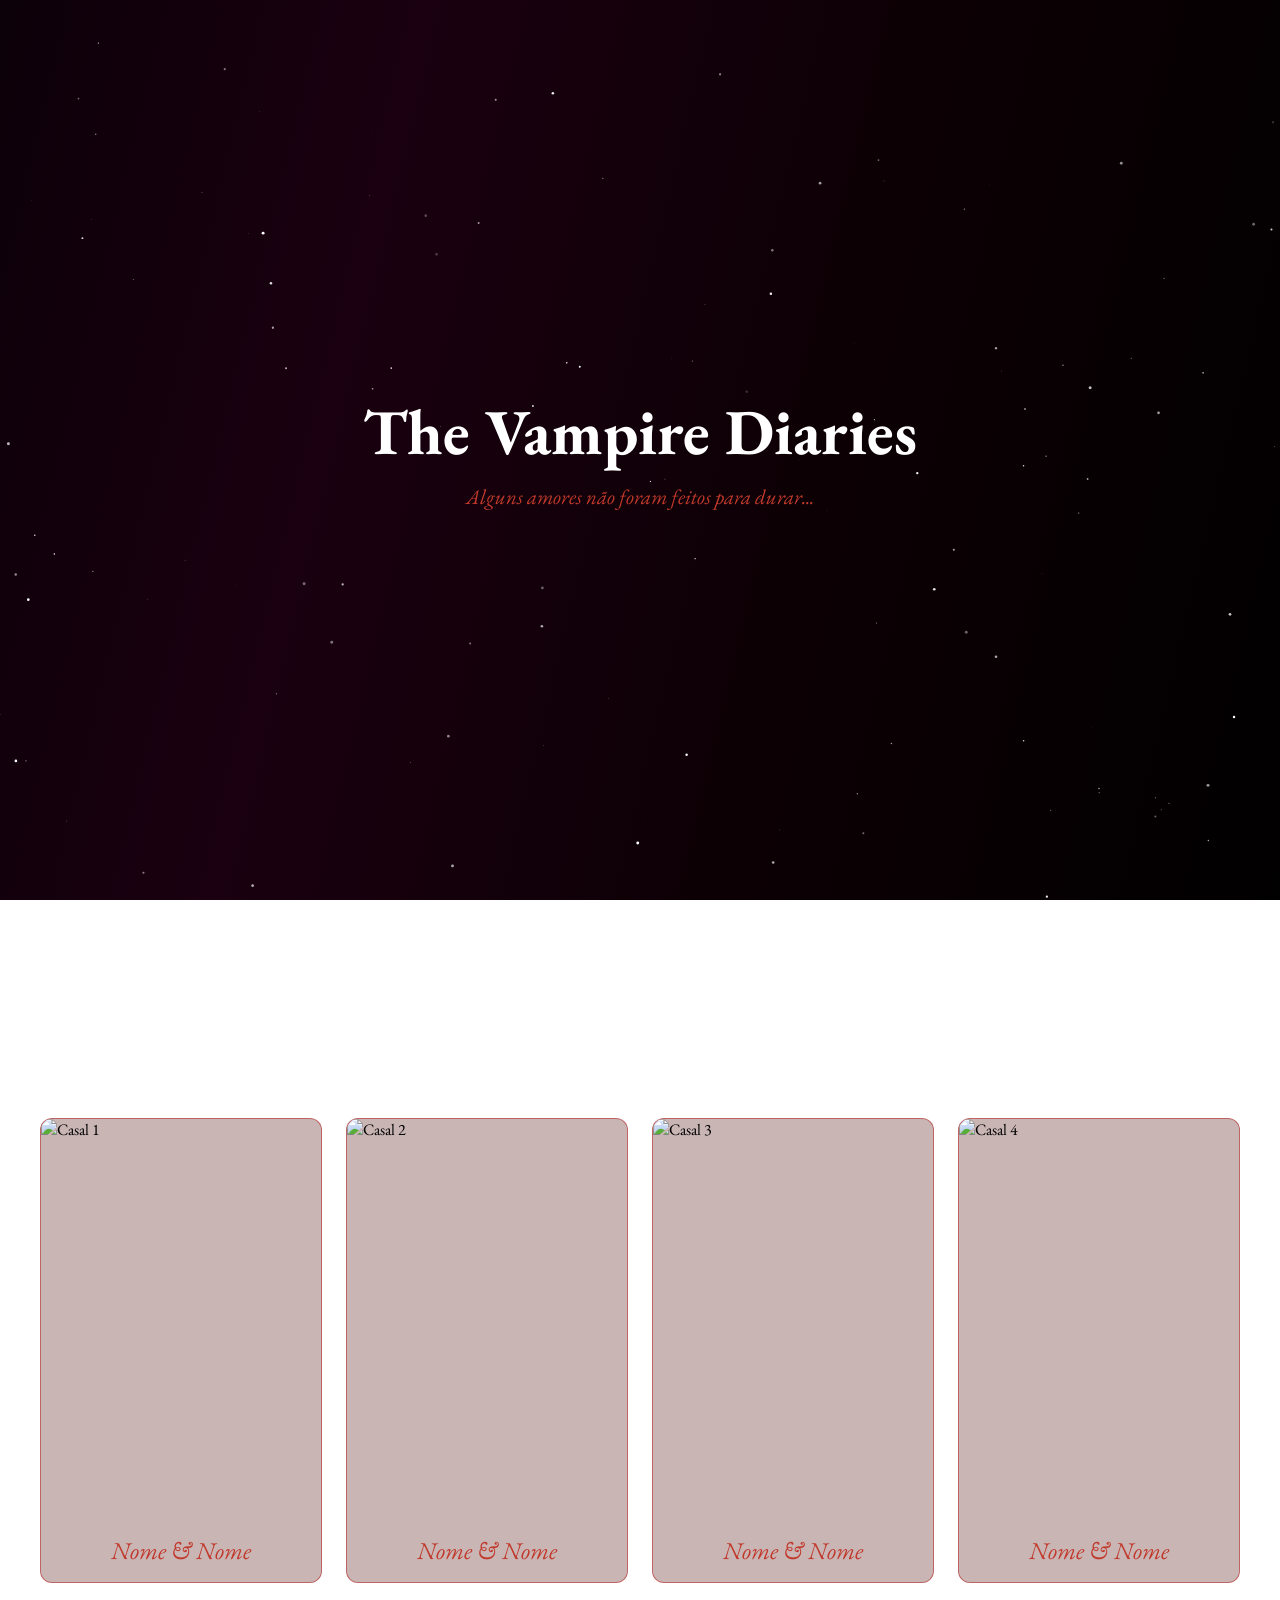
==== pagina.html @ 37ae6f1c "atualizações" ====
<!DOCTYPE html>
<html lang="pt-br">
<head>
    <link rel="preconnect" href="https://fonts.googleapis.com">
    <link rel="preconnect" href="https://fonts.gstatic.com" crossorigin>
    <link href="https://fonts.googleapis.com/css2?family=EB+Garamond:ital,wght@0,400..800;1,400..800&display=swap" rel="stylesheet">
    <meta charset="UTF-8">
    <meta name="viewport" content="width=device-width, initial-scale=1.0">
    <title>The Vampire Diaries</title>
    <link rel="stylesheet" href="page2.css">
</head>
<body>
    <canvas id="canvas"></canvas>

    <div class="pagina">

        <div class="titulo">
            <h1>The Vampire Diaries</h1>
            <p class="subtitulo">Alguns amores não foram feitos para durar...</p>
        </div>

        <div class="cards">

            <div class="card" data-nome="Nome & Nome" data-frase="Frase marcante do casal aqui." data-img="imagens/casal1.jpg">
                <img src="imagens/casal1.jpg" alt="Casal 1">
                <div class="card-info">
                    <h2>Nome & Nome</h2>
                </div>
            </div>

            <div class="card" data-nome="Nome & Nome" data-frase="Frase marcante do casal aqui." data-img="imagens/casal2.jpg">
                <img src="imagens/casal2.jpg" alt="Casal 2">
                <div class="card-info">
                    <h2>Nome & Nome</h2>
                </div>
            </div>

            <div class="card" data-nome="Nome & Nome" data-frase="Frase marcante do casal aqui." data-img="imagens/casal3.jpg">
                <img src="imagens/casal3.jpg" alt="Casal 3">
                <div class="card-info">
                    <h2>Nome & Nome</h2>
                </div>
            </div>

            <div class="card" data-nome="Nome & Nome" data-frase="Frase marcante do casal aqui." data-img="imagens/casal4.jpg">
                <img src="imagens/casal4.jpg" alt="Casal 4">
                <div class="card-info">
                    <h2>Nome & Nome</h2>
                </div>
            </div>

        </div>

    </div>

    <div class="modal" id="modal">
        <div class="modal-conteudo">
            <button class="modal-fechar" id="modalFechar">✕</button>
            <img id="modalImg" src="" alt="">
            <h2 id="modalNome"></h2>
            <p id="modalFrase"></p>
        </div>
    </div>

    <script src="script2.js"></script>
</body>
</html>
---- page2.css ----
body {
    margin: 0;
    font-family: 'EB Garamond', serif;
    overflow-x: hidden;
}

canvas {
    position: fixed;
    top: 0;
    left: 0;
    width: 100%;
    height: 100%;
    z-index: 0;
}

.pagina {
    position: relative;
    z-index: 1;
    display: flex;
    flex-direction: column;
    align-items: center;
}

.titulo {
    height: 100vh;
    display: flex;
    flex-direction: column;
    align-items: center;
    justify-content: center;
    text-align: center;
}

.titulo h1 {
    color: #ffffff;
    font-size: 4rem;
    margin: 0 0 10px 0;
    opacity: 0;
    transform: translateY(-20px);
    transition: opacity 0.8s ease, transform 0.8s ease;
}

.titulo h1.visivel {
    opacity: 1;
    transform: translateY(0);
}

.subtitulo {
    color: #c0392b;
    font-size: 1.3rem;
    font-style: italic;
    margin: 0;
    opacity: 0;
    transform: translateY(-20px);
    transition: opacity 0.8s ease, transform 0.8s ease;
}

.subtitulo.visivel {
    opacity: 1;
    transform: translateY(0);
}

.cards {
    min-height: 100vh;
    display: flex;
    flex-direction: row;
    align-items: center;
    justify-content: center;
    gap: 24px;
    width: 100%;
    padding: 60px 20px;
    box-sizing: border-box;
}

.card {
    width: 280px;
    border: 1px solid rgba(180, 20, 20, 0.5);
    border-radius: 12px;
    overflow: hidden;
    background: rgba(80, 10, 10, 0.3);
    opacity: 0;
    transform: translateY(40px);
    transition: opacity 0.7s ease, transform 0.7s ease, border-color 0.3s ease;
    cursor: pointer;
}

.card.visivel {
    opacity: 1;
    transform: translateY(0);
}

.card:hover {
    transform: translateY(-5px);
    border-color: rgba(200, 30, 30, 0.9);
}

.card img {
    width: 100%;
    height: 400px;
    object-fit: cover;
    display: block;
}

.card-info {
    padding: 16px;
    text-align: center;
}

.card-info h2 {
    color: #c0392b;
    margin: 0;
    font-size: 1.5rem;
    font-weight: 400;
    font-style: italic;
}

.modal {
    display: none;
    position: fixed;
    top: 0;
    left: 0;
    width: 100%;
    height: 100%;
    background: rgba(0, 0, 0, 0.85);
    z-index: 10;
    align-items: center;
    justify-content: center;
}

.modal.aberto {
    display: flex;
}

.modal-conteudo {
    position: relative;
    width: 420px;
    border: 1px solid rgba(180, 20, 20, 0.6);
    border-radius: 12px;
    overflow: hidden;
    background: rgba(20, 5, 5, 0.95);
    text-align: center;
}

.modal-fechar {
    position: absolute;
    top: 12px;
    right: 16px;
    background: none;
    border: none;
    color: #c0392b;
    font-size: 1.2rem;
    cursor: pointer;
}

.modal-conteudo img {
    width: 100%;
    height: 280px;
    object-fit: cover;
    display: block;
}

.modal-conteudo h2 {
    color: #ffffff;
    font-size: 1.8rem;
    font-weight: 400;
    font-style: italic;
    margin: 20px 0 10px 0;
}

.modal-conteudo p {
    color: #c0392b;
    font-size: 1.1rem;
    font-style: italic;
    padding: 0 24px 28px 24px;
    margin: 0;
    line-height: 1.6;
}
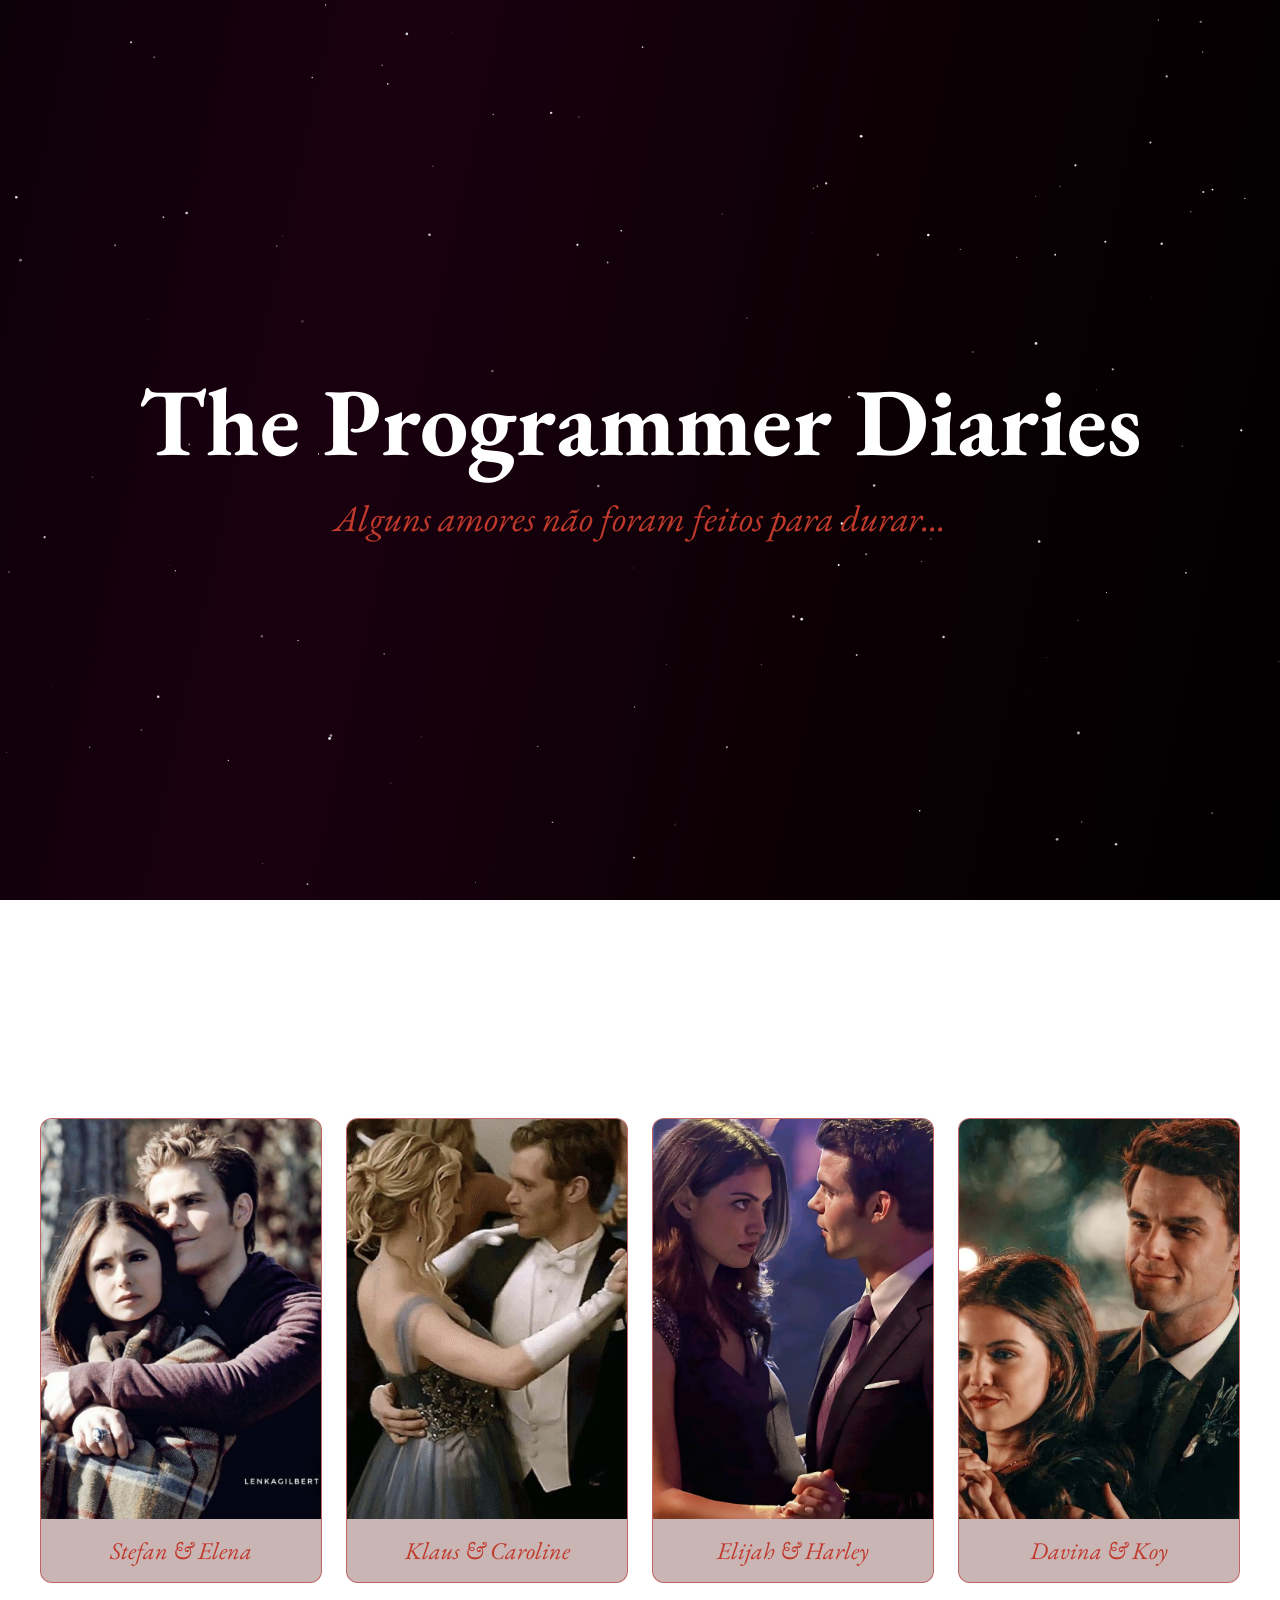
==== commit f5139c05: "+ atualizações" ====
--- a/pagina.html
+++ b/pagina.html
@@ -15,37 +15,37 @@
     <div class="pagina">
 
         <div class="titulo">
-            <h1>The Vampire Diaries</h1>
+            <h1>The Programmer Diaries</h1>
             <p class="subtitulo">Alguns amores não foram feitos para durar...</p>
         </div>
 
         <div class="cards">
 
-            <div class="card" data-nome="Nome & Nome" data-frase="Frase marcante do casal aqui." data-img="imagens/casal1.jpg">
-                <img src="imagens/casal1.jpg" alt="Casal 1">
+            <div class="card" data-nome="Stefan & Elena" data-frase="Frase marcante do casal aqui." data-img="src/aaeab589db3d82ce3978d9ee8c9a71b1.jpg">
+                <img src="src/aaeab589db3d82ce3978d9ee8c9a71b1.jpg" alt="Klaus & Caroline">
                 <div class="card-info">
-                    <h2>Nome & Nome</h2>
+                    <h2>Stefan & Elena</h2>
                 </div>
             </div>
 
-            <div class="card" data-nome="Nome & Nome" data-frase="Frase marcante do casal aqui." data-img="imagens/casal2.jpg">
-                <img src="imagens/casal2.jpg" alt="Casal 2">
+            <div class="card" data-nome="Klaus & Caroline" data-frase="Frase marcante do casal aqui." data-img="src/8bc960290d0fc2e37c0245216d3d1296.jpg">
+                <img src="src/8bc960290d0fc2e37c0245216d3d1296.jpg" alt="Damon & Rose">
                 <div class="card-info">
-                    <h2>Nome & Nome</h2>
+                    <h2>Klaus & Caroline</h2>
                 </div>
             </div>
 
-            <div class="card" data-nome="Nome & Nome" data-frase="Frase marcante do casal aqui." data-img="imagens/casal3.jpg">
-                <img src="imagens/casal3.jpg" alt="Casal 3">
+            <div class="card" data-nome="Stefan & Elena" data-frase="Frase marcante do casal aqui." data-img="src/7e198089a83400742d4eca5a933eb7bc.jpg">
+                <img src="src/7e198089a83400742d4eca5a933eb7bc.jpg" alt="Stefan & Elena">
                 <div class="card-info">
-                    <h2>Nome & Nome</h2>
+                    <h2>Elijah & Harley</h2>
                 </div>
             </div>
 
-            <div class="card" data-nome="Nome & Nome" data-frase="Frase marcante do casal aqui." data-img="imagens/casal4.jpg">
-                <img src="imagens/casal4.jpg" alt="Casal 4">
+            <div class="card" data-nome="Bonnie & Enzo" data-frase="Frase marcante do casal aqui." data-img="src/e252a35f393a559283a7852877ebd807.jpg">
+                <img src="src/e252a35f393a559283a7852877ebd807.jpg" alt="Bonnie & Enzo">
                 <div class="card-info">
-                    <h2>Nome & Nome</h2>
+                    <h2>Davina & Koy</h2>
                 </div>
             </div>
 
@@ -57,8 +57,10 @@
         <div class="modal-conteudo">
             <button class="modal-fechar" id="modalFechar">✕</button>
             <img id="modalImg" src="" alt="">
-            <h2 id="modalNome"></h2>
-            <p id="modalFrase"></p>
+            <div class="modal-texto">
+                <h2 id="modalNome"></h2>
+                <p id="modalFrase"></p>
+            </div>
         </div>
     </div>
 
--- a/page2.css
+++ b/page2.css
@@ -32,7 +32,7 @@
 
 .titulo h1 {
     color: #ffffff;
-    font-size: 4rem;
+    font-size: 6rem;
     margin: 0 0 10px 0;
     opacity: 0;
     transform: translateY(-20px);
@@ -46,7 +46,7 @@
 
 .subtitulo {
     color: #c0392b;
-    font-size: 1.3rem;
+    font-size: 2.3rem;
     font-style: italic;
     margin: 0;
     opacity: 0;
@@ -79,7 +79,7 @@
     background: rgba(80, 10, 10, 0.3);
     opacity: 0;
     transform: translateY(40px);
-    transition: opacity 0.7s ease, transform 0.7s ease, border-color 0.3s ease;
+    transition: opacity 0.7s ease, transform 0.5s cubic-bezier(0.34, 1.56, 0.64, 1), border-color 0.3s ease, box-shadow 0.3s ease;
     cursor: pointer;
 }
 
@@ -89,8 +89,14 @@
 }
 
 .card:hover {
-    transform: translateY(-5px);
+    transform: translateY(-8px);
     border-color: rgba(200, 30, 30, 0.9);
+}
+
+.card.selecionado {
+    transform: translateY(-20px) !important;
+    border-color: rgba(200, 30, 30, 0.9);
+    box-shadow: 0 0 30px rgba(180, 20, 20, 0.5);
 }
 
 .card img {
@@ -114,30 +120,39 @@
 }
 
 .modal {
-    display: none;
     position: fixed;
     top: 0;
     left: 0;
     width: 100%;
     height: 100%;
+    background: rgba(0, 0, 0, 0);
+    z-index: 10;
+    display: flex;
+    align-items: center;
+    justify-content: center;
+    pointer-events: none;
+    transition: background 0.4s ease;
+}
+
+.modal.aberto {
     background: rgba(0, 0, 0, 0.85);
-    z-index: 10;
-    align-items: center;
-    justify-content: center;
-}
-
-.modal.aberto {
-    display: flex;
+    pointer-events: all;
 }
 
 .modal-conteudo {
-    position: relative;
-    width: 420px;
+    position: fixed;
     border: 1px solid rgba(180, 20, 20, 0.6);
     border-radius: 12px;
     overflow: hidden;
     background: rgba(20, 5, 5, 0.95);
-    text-align: center;
+    opacity: 0;
+    transition: all 0.5s cubic-bezier(0.34, 1.56, 0.64, 1);
+    display: flex;
+    flex-direction: row;
+}
+
+.modal.aberto .modal-conteudo {
+    opacity: 1;
 }
 
 .modal-fechar {
@@ -152,10 +167,11 @@
 }
 
 .modal-conteudo img {
-    width: 100%;
-    height: 280px;
+    width: 50%;
+    height: 100%;
     object-fit: cover;
     display: block;
+    flex-shrink: 0;
 }
 
 .modal-conteudo h2 {
@@ -173,4 +189,15 @@
     padding: 0 24px 28px 24px;
     margin: 0;
     line-height: 1.6;
+}
+
+.modal-texto {
+    width: 50%;
+    display: flex;
+    flex-direction: column;
+    align-items: center;
+    justify-content: center;
+    padding: 24px;
+    box-sizing: border-box;
+    text-align: center;
 }
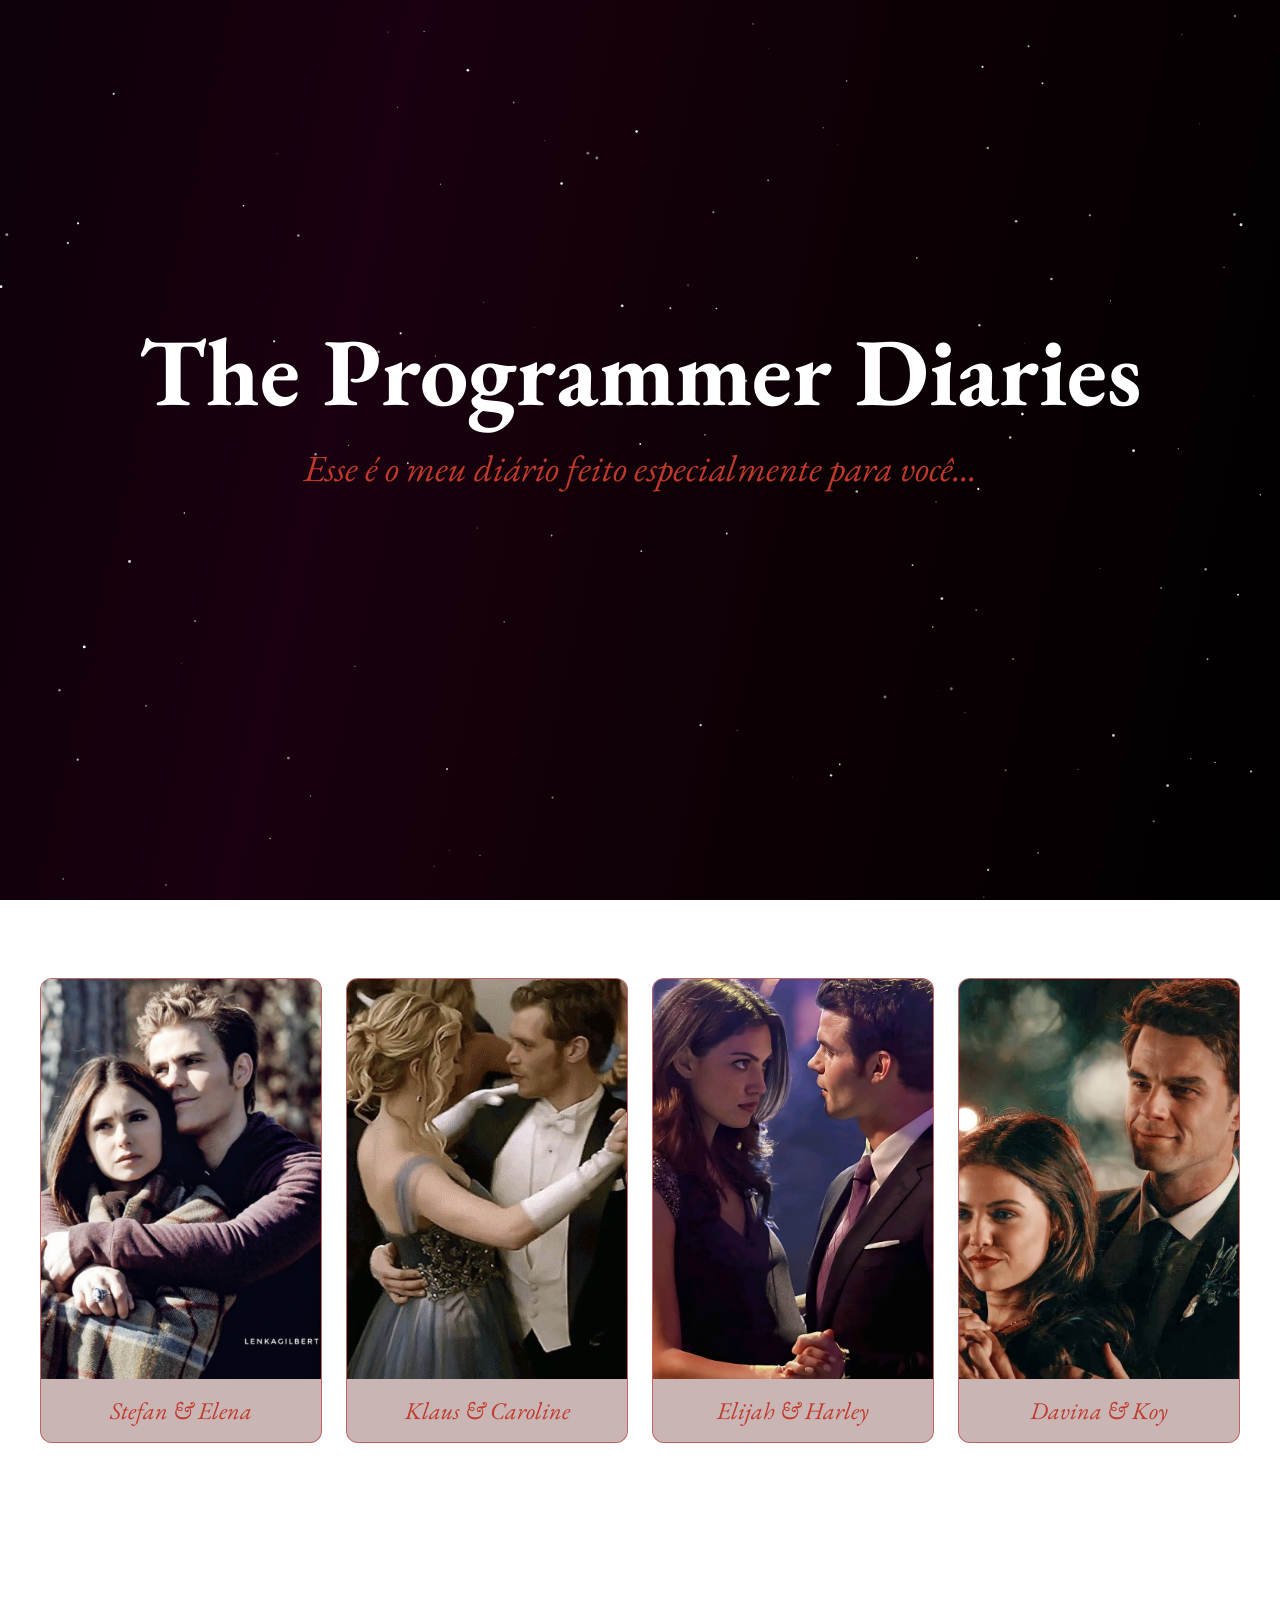
==== commit 8318e47f: "cards terminados" ====
--- a/pagina.html
+++ b/pagina.html
@@ -16,34 +16,34 @@
 
         <div class="titulo">
             <h1>The Programmer Diaries</h1>
-            <p class="subtitulo">Alguns amores não foram feitos para durar...</p>
+            <p class="subtitulo">Esse é o meu diário feito especialmente para você...</p>
         </div>
 
         <div class="cards">
 
-            <div class="card" data-nome="Stefan & Elena" data-frase="Frase marcante do casal aqui." data-img="src/aaeab589db3d82ce3978d9ee8c9a71b1.jpg">
-                <img src="src/aaeab589db3d82ce3978d9ee8c9a71b1.jpg" alt="Klaus & Caroline">
+            <div class="card" data-nome="Stefan & Elena" data-frase="Eu vivia como o Stefan, carregando uma eternidade de culpa, era algo que eu já havia aceitado e que viveria assim até o dia em que eu morresse. Mas você foi uma luz no fim do túnel, algo que me fez deixar meu lado estripador no passado e me fez querer retomar minha humanidade. " data-img="src/aaeab589db3d82ce3978d9ee8c9a71b1.jpg">
+                <img src="src/aaeab589db3d82ce3978d9ee8c9a71b1.jpg" alt="Stefan & Elena">
                 <div class="card-info">
                     <h2>Stefan & Elena</h2>
                 </div>
             </div>
 
-            <div class="card" data-nome="Klaus & Caroline" data-frase="Frase marcante do casal aqui." data-img="src/8bc960290d0fc2e37c0245216d3d1296.jpg">
-                <img src="src/8bc960290d0fc2e37c0245216d3d1296.jpg" alt="Damon & Rose">
+            <div class="card" data-nome="Klaus & Caroline" data-frase="Eu vivia como o Klaus, com mais de mil anos de existência, fui um ser temido e poderoso, tive tudo a minha vontade... Até conhecer você. Percebi que não poderia tê-la como bem entendesse, precisaria mudar para algo melhor do que sou hoje, não como um ser sobrenatural, mas como um humano." data-img="src/8bc960290d0fc2e37c0245216d3d1296.jpg">
+                <img src="src/8bc960290d0fc2e37c0245216d3d1296.jpg" alt="Klaus & Caroline">
                 <div class="card-info">
                     <h2>Klaus & Caroline</h2>
                 </div>
             </div>
 
-            <div class="card" data-nome="Stefan & Elena" data-frase="Frase marcante do casal aqui." data-img="src/7e198089a83400742d4eca5a933eb7bc.jpg">
-                <img src="src/7e198089a83400742d4eca5a933eb7bc.jpg" alt="Stefan & Elena">
+            <div class="card" data-nome="Stefan & Elena" data-frase="Eu vivia como o Elijah, o mais nobre entre os Originais. Vivi muito tempo transformando pessoas em peões e controlando minhas emoções, palavras e impulsos. Até conhecer você, que quebrou minha armadura aos poucos. Me vi me tornando algo novo que jamais poderia imaginar ser — você me ensinou a amar e a proteger aquilo que me é importante." data-img="src/7e198089a83400742d4eca5a933eb7bc.jpg">
+                <img src="src/7e198089a83400742d4eca5a933eb7bc.jpg" alt="Elijah & Hayley">
                 <div class="card-info">
                     <h2>Elijah & Harley</h2>
                 </div>
             </div>
 
-            <div class="card" data-nome="Bonnie & Enzo" data-frase="Frase marcante do casal aqui." data-img="src/e252a35f393a559283a7852877ebd807.jpg">
-                <img src="src/e252a35f393a559283a7852877ebd807.jpg" alt="Bonnie & Enzo">
+            <div class="card" data-nome="Davina & Kol" data-frase="Eu vivia como o Kol, o Original problemático da família que ninguém levava a sério, vivi sendo uma pessoa em quem ninguém poderia sequer confiar. Mas ao te conhecer, percebi que não estava sozinho nesse mundo. Você enxergou um Kol que ninguém mais enxergaria — não o caos que sempre me acompanhava, mas a pessoa por trás dele, alguém que há muito tempo só queria ser amado e levado a sério." data-img="src/e252a35f393a559283a7852877ebd807.jpg">
+                <img src="src/e252a35f393a559283a7852877ebd807.jpg" alt="Davina & Kol">
                 <div class="card-info">
                     <h2>Davina & Koy</h2>
                 </div>
--- a/page2.css
+++ b/page2.css
@@ -22,7 +22,8 @@
 }
 
 .titulo {
-    height: 100vh;
+    margin-top: 40px;
+    height: 80vh;
     display: flex;
     flex-direction: column;
     align-items: center;
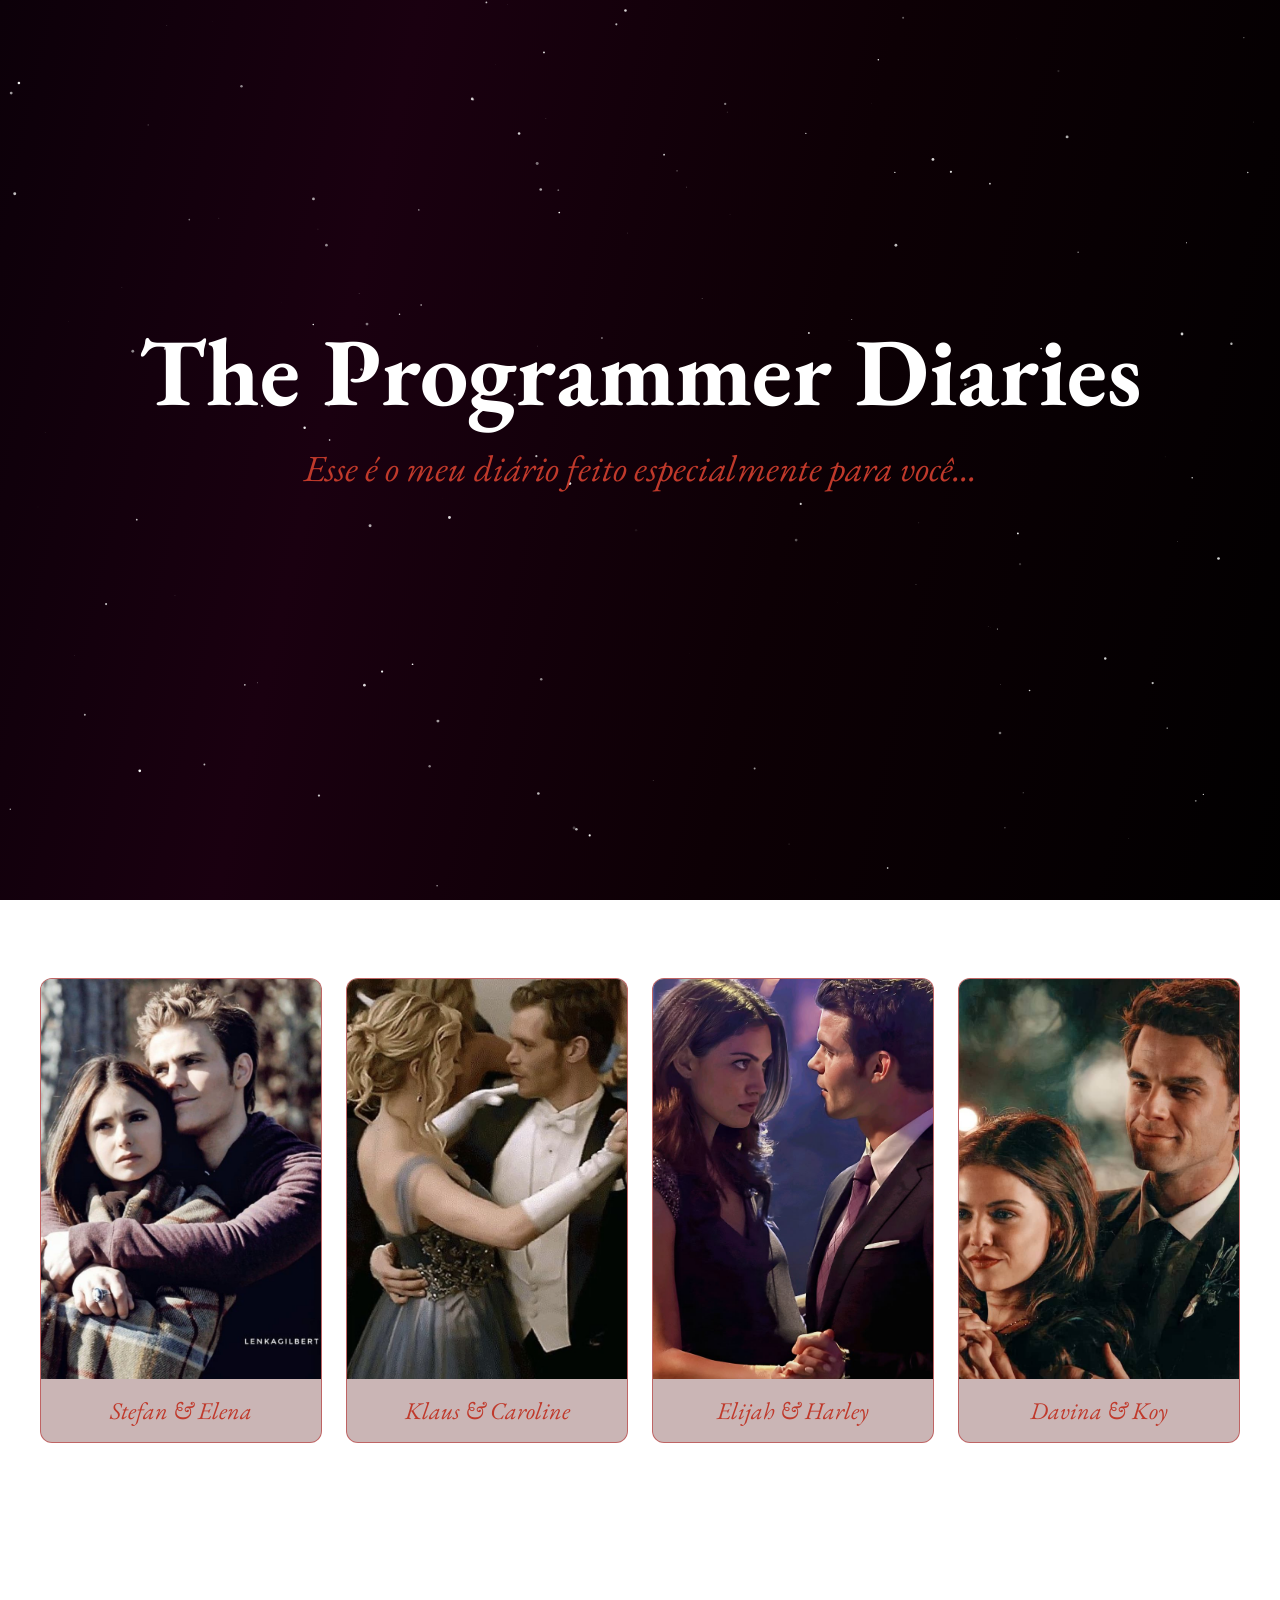
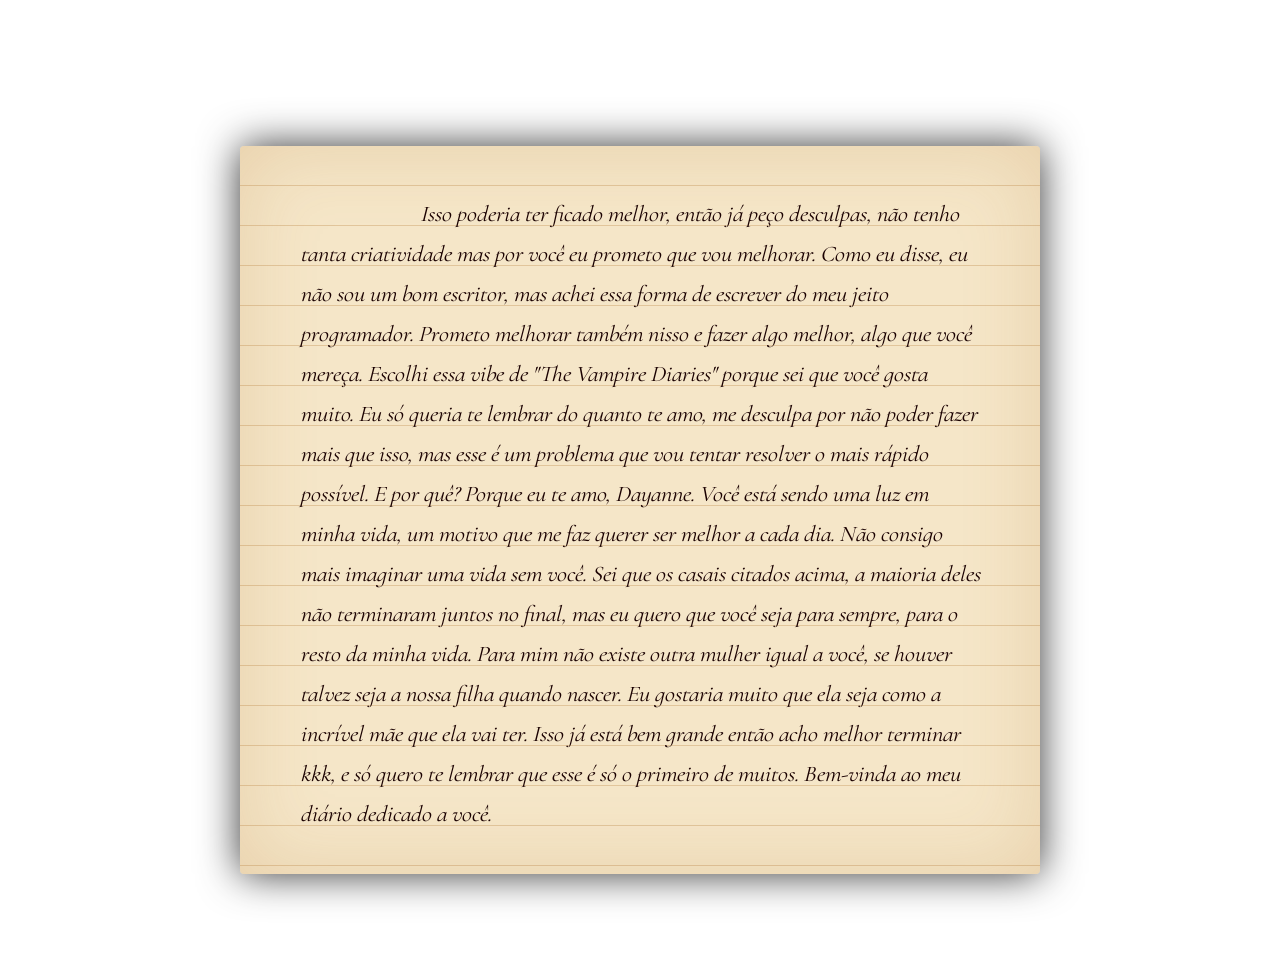
==== commit 6819086c: "terminado(por enquanto)" ====
--- a/pagina.html
+++ b/pagina.html
@@ -1,6 +1,7 @@
 <!DOCTYPE html>
 <html lang="pt-br">
 <head>
+    <link href="https://fonts.googleapis.com/css2?family=Cormorant+Upright:ital,wght@0,400;1,400&display=swap" rel="stylesheet">
     <link rel="preconnect" href="https://fonts.googleapis.com">
     <link rel="preconnect" href="https://fonts.gstatic.com" crossorigin>
     <link href="https://fonts.googleapis.com/css2?family=EB+Garamond:ital,wght@0,400..800;1,400..800&display=swap" rel="stylesheet">
@@ -50,6 +51,11 @@
             </div>
 
         </div>
+        <div class="carta-secao">
+                <div class="carta">
+                    <p class="carta-texto">
+                        Isso poderia ter ficado melhor, então já peço desculpas, não tenho tanta criatividade mas por você eu prometo que vou melhorar. Como eu disse, eu não sou um bom escritor, mas achei essa forma de escrever do meu jeito programador. Prometo melhorar também nisso e fazer algo melhor, algo que você mereça. Escolhi essa vibe de "The Vampire Diaries" porque sei que você gosta muito. Eu só queria te lembrar do quanto te amo, me desculpa por não poder fazer mais que isso, mas esse é um problema que vou tentar resolver o mais rápido possível. E por quê? Porque eu te amo, Dayanne. Você está sendo uma luz em minha vida, um motivo que me faz querer ser melhor a cada dia. Não consigo mais imaginar uma vida sem você. Sei que os casais citados acima, a maioria deles não terminaram juntos no final, mas eu quero que você seja para sempre, para o resto da minha vida. Para mim não existe outra mulher igual a você, se houver talvez seja a nossa filha quando nascer. Eu gostaria muito que ela seja como a incrível mãe que ela vai ter. Isso já está bem grande então acho melhor terminar kkk, e só quero te lembrar que esse é só o primeiro de muitos. Bem-vinda ao meu diário dedicado a você.
+        </div>
 
     </div>
 
--- a/page2.css
+++ b/page2.css
@@ -201,4 +201,50 @@
     padding: 24px;
     box-sizing: border-box;
     text-align: center;
+}
+
+.carta-secao {
+    min-height: 100vh;
+    display: flex;
+    align-items: center;
+    justify-content: center;
+    padding: 60px 20px;
+    box-sizing: border-box;
+}
+
+.carta {
+    width: 800px;
+    min-height: 500px;
+    background: #f5e6c8;
+    border-radius: 4px;
+    padding: 0px 60px;
+    box-sizing: border-box;
+    box-shadow: 0 0 40px rgba(0, 0, 0, 0.8), inset 0 0 80px rgba(180, 120, 50, 0.2);
+    opacity: 0;
+    transform: translateY(40px);
+    transition: opacity 0.8s ease, transform 0.8s ease;
+    background-image:
+        repeating-linear-gradient(
+            transparent,
+            transparent 39px,
+            rgba(180, 120, 50, 0.3) 39px,
+            rgba(180, 120, 50, 0.3) 40px
+        );
+    line-height: 40px;
+}
+
+.carta.visivel {
+    opacity: 1;
+    transform: translateY(0);
+}
+
+.carta-texto {
+    font-family: 'Cormorant Upright', serif;
+    font-size: 1.4rem;
+    color: #1a0000;
+    line-height: 40px;
+    margin: 0;
+    padding-top: 8px;
+    white-space: pre-wrap;
+    font-style: italic;
 }
